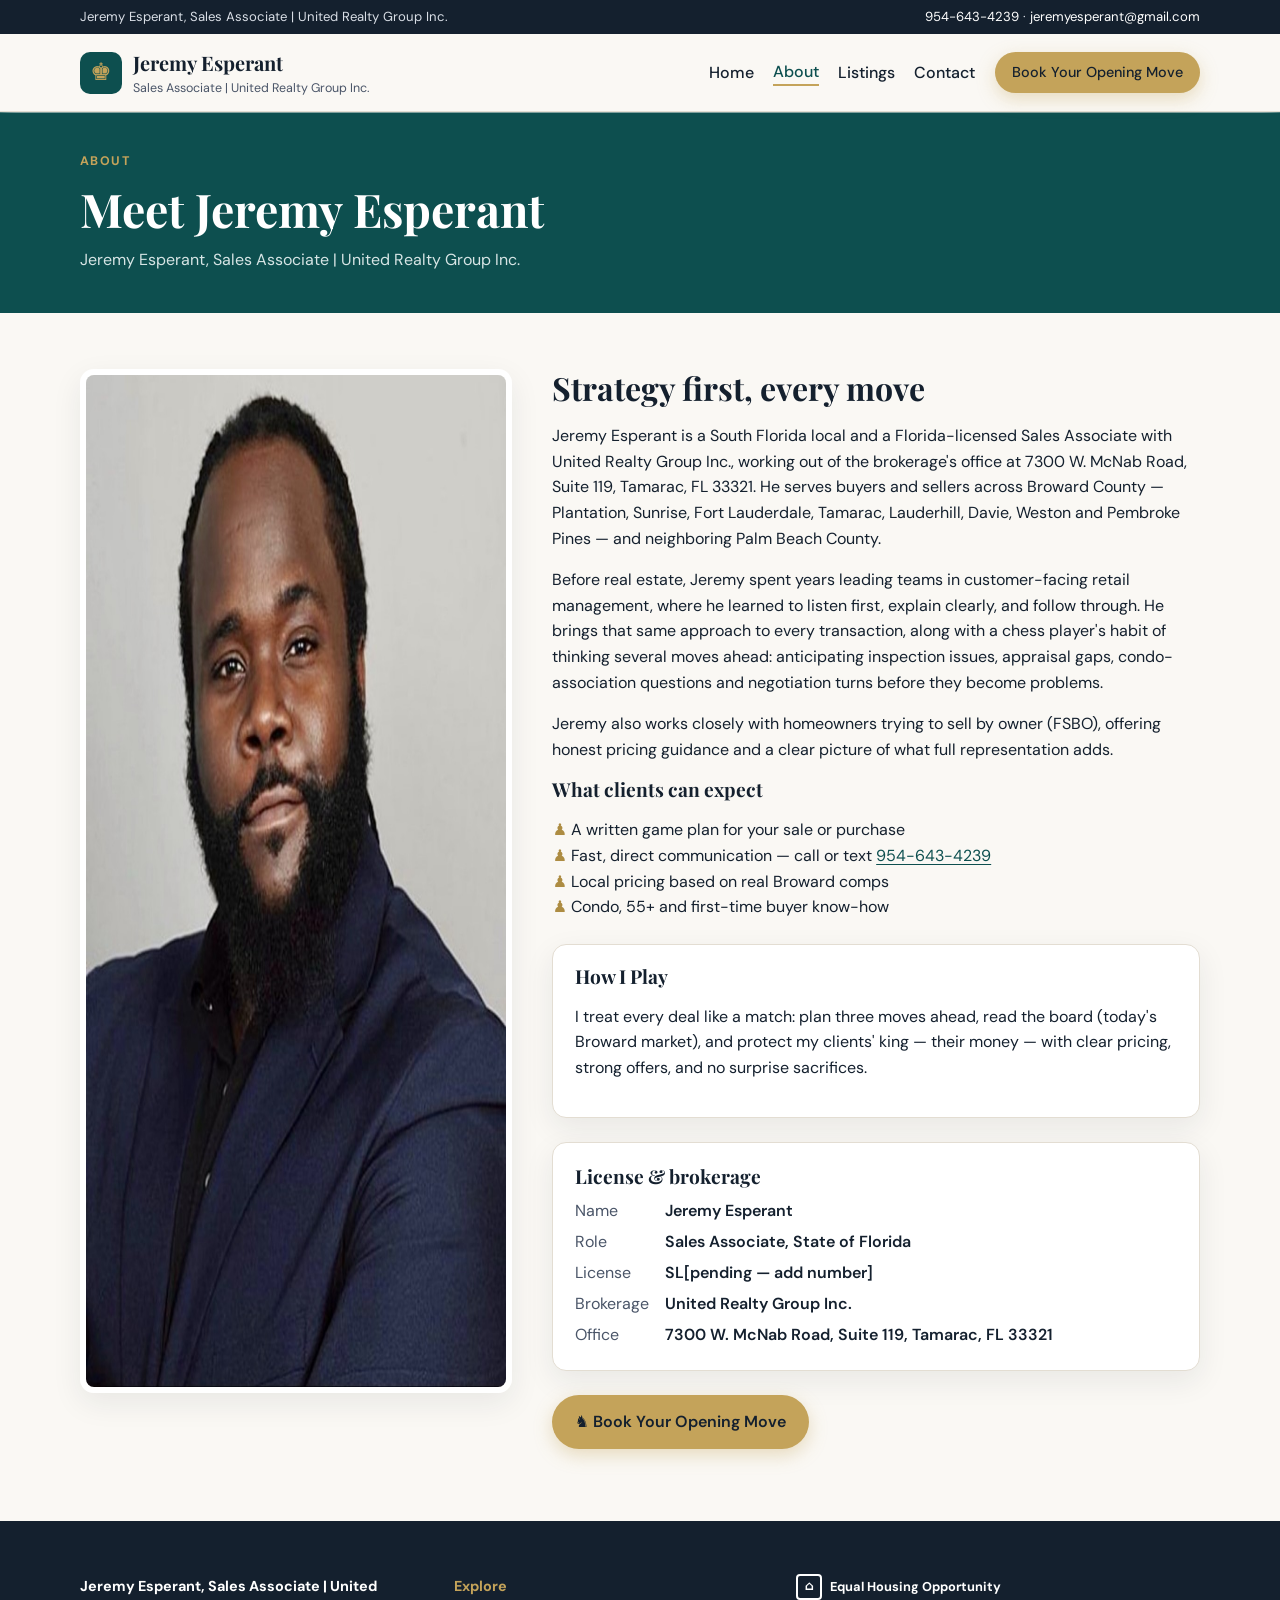
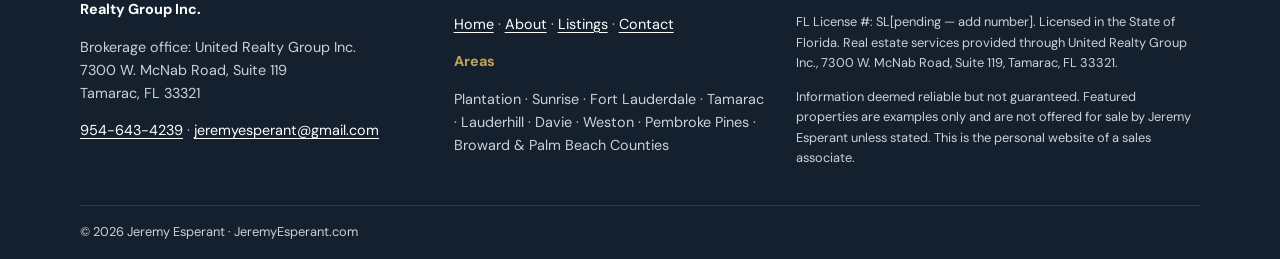
==== about.html @ 699fe595 "Initial site for JeremyEsperant.com" ====
<!DOCTYPE html>
<html lang="en">
<head>
<meta charset="UTF-8">
<meta name="viewport" content="width=device-width, initial-scale=1">
<title>About Jeremy Esperant | Sales Associate, United Realty Group Inc.</title>
<meta name="description" content="Meet Jeremy Esperant, Florida-licensed Sales Associate with United Realty Group Inc. serving Plantation, Sunrise, Fort Lauderdale and Broward County.">
<link rel="preconnect" href="https://fonts.googleapis.com">
<link rel="preconnect" href="https://fonts.gstatic.com" crossorigin>
<link href="https://fonts.googleapis.com/css2?family=DM+Sans:wght@400;500;600;700&family=Playfair+Display:wght@600;700&display=swap" rel="stylesheet">
<link rel="stylesheet" href="css/styles.css">
<script type="application/ld+json">
{"@context":"https://schema.org","@type":"RealEstateAgent","name":"Jeremy Esperant","jobTitle":"Sales Associate","url":"https://jeremyesperant.com/","image":"https://jeremyesperant.com/img/jeremy-esperant.jpg","telephone":"+1-954-643-4239","email":"jeremyesperant@gmail.com","worksFor":{"@type":"RealEstateOrganization","name":"United Realty Group Inc."},"address":{"@type":"PostalAddress","streetAddress":"7300 W. McNab Road, Suite 119","addressLocality":"Tamarac","addressRegion":"FL","postalCode":"33321","addressCountry":"US"},"areaServed":["Broward County, FL","Palm Beach County, FL","Plantation","Sunrise","Fort Lauderdale","Tamarac","Lauderhill","Davie","Weston","Pembroke Pines"]}
</script>
</head>
<body>
<div class="topbar"><div class="wrap topbar-inner"><span>Jeremy Esperant, Sales Associate | United Realty Group Inc.</span><span><a href="tel:+19546434239">954-643-4239</a> · <a href="mailto:jeremyesperant@gmail.com">jeremyesperant@gmail.com</a></span></div></div>
<header class="site-header">
  <div class="wrap header-inner">
    <a class="brand" href="index.html"><span class="brand-mark" aria-hidden="true">♚</span><span><span class="brand-name">Jeremy Esperant</span><span class="brand-sub">Sales Associate | United Realty Group Inc.</span></span></a>
    <button class="nav-toggle" aria-label="Open menu" aria-expanded="false">☰</button>
    <nav class="nav" aria-label="Primary"><a href="index.html">Home</a><a href="about.html" aria-current="page">About</a><a href="listings.html">Listings</a><a href="contact.html">Contact</a><a class="btn btn-gold btn-sm" href="contact.html#book">Book Your Opening Move</a></nav>
  </div>
</header>
<main>

<section class="page-hero"><div class="wrap"><p class="eyebrow">About</p><h1>Meet Jeremy Esperant</h1><p class="lead">Jeremy Esperant, Sales Associate | United Realty Group Inc.</p></div></section>
<section class="section">
  <div class="wrap grid-2 about-grid">
    <figure class="about-photo"><img src="img/jeremy-esperant.jpg" alt="Jeremy Esperant headshot" width="852" height="1024"></figure>
    <div>
      <h2>Strategy first, every move</h2>
      <p>Jeremy Esperant is a South Florida local and a Florida-licensed Sales Associate with United Realty Group Inc., working out of the brokerage's office at 7300 W. McNab Road, Suite 119, Tamarac, FL 33321. He serves buyers and sellers across Broward County — Plantation, Sunrise, Fort Lauderdale, Tamarac, Lauderhill, Davie, Weston and Pembroke Pines — and neighboring Palm Beach County.</p>
      <p>Before real estate, Jeremy spent years leading teams in customer-facing retail management, where he learned to listen first, explain clearly, and follow through. He brings that same approach to every transaction, along with a chess player's habit of thinking several moves ahead: anticipating inspection issues, appraisal gaps, condo-association questions and negotiation turns before they become problems.</p>
      <p>Jeremy also works closely with homeowners trying to sell by owner (FSBO), offering honest pricing guidance and a clear picture of what full representation adds.</p>
      <h3>What clients can expect</h3>
      <ul class="checks">
        <li>A written game plan for your sale or purchase</li>
        <li>Fast, direct communication — call or text <a href="tel:+19546434239">954-643-4239</a></li>
        <li>Local pricing based on real Broward comps</li>
        <li>Condo, 55+ and first-time buyer know-how</li>
      </ul>

      <div class="how-i-play card" style="margin:1.5rem 0;padding:1.25rem 1.4rem">
        <h3>How I Play</h3>
        <p>I treat every deal like a match: plan three moves ahead, read the board (today's Broward market), and protect my clients' king — their money — with clear pricing, strong offers, and no surprise sacrifices.</p>
      </div>
      <div class="card license-card">
        <h3>License &amp; brokerage</h3>
        <dl>
          <dt>Name</dt><dd>Jeremy Esperant</dd>
          <dt>Role</dt><dd>Sales Associate, State of Florida</dd>
          <dt>License</dt><dd>SL[pending — add number]</dd>
          <dt>Brokerage</dt><dd>United Realty Group Inc.</dd>
          <dt>Office</dt><dd>7300 W. McNab Road, Suite 119, Tamarac, FL 33321</dd>
        </dl>
      </div>
      <p><a class="btn btn-gold" href="contact.html#book">♞ Book Your Opening Move</a></p>
    </div>
  </div>
</section>
</main>
<footer class="site-footer">
  <div class="wrap footer-grid">
    <div>
      <p class="footer-name">Jeremy Esperant, Sales Associate | United Realty Group Inc.</p>
      <p>Brokerage office: United Realty Group Inc.<br>7300 W. McNab Road, Suite 119<br>Tamarac, FL 33321</p>
      <p><a href="tel:+19546434239">954-643-4239</a> · <a href="mailto:jeremyesperant@gmail.com">jeremyesperant@gmail.com</a></p>
    </div>
    <div>
      <p class="footer-head">Explore</p>
      <p><a href="index.html">Home</a> · <a href="about.html">About</a> · <a href="listings.html">Listings</a> · <a href="contact.html">Contact</a></p>
      <p class="footer-head">Areas</p>
      <p>Plantation · Sunrise · Fort Lauderdale · Tamarac · Lauderhill · Davie · Weston · Pembroke Pines · Broward &amp; Palm Beach Counties</p>
    </div>
    <div class="compliance">
      <p class="eho"><span class="eho-badge" aria-hidden="true">⌂</span> Equal Housing Opportunity</p>
      <p>FL License #: SL[pending — add number]. Licensed in the State of Florida. Real estate services provided through United Realty Group Inc., 7300 W. McNab Road, Suite 119, Tamarac, FL 33321.</p>
      <p>Information deemed reliable but not guaranteed. Featured properties are examples only and are not offered for sale by Jeremy Esperant unless stated. This is the personal website of a sales associate.</p>
    </div>
  </div>
  <div class="wrap footer-bottom">© <span id="yr">2026</span> Jeremy Esperant · JeremyEsperant.com</div>
</footer>
<script src="js/main.js"></script>
</body>
</html>
---- css/styles.css ----
:root{--ink:#14202e;--ink-soft:#4a5568;--paper:#faf8f4;--alt:#f1ede5;--accent:#0d4f4f;--accent-2:#0a3b3b;--gold:#c4a35a;--gold-2:#ad8c42;--line:#e3ddd2;--white:#fff;--r:14px;--shadow:0 10px 30px rgba(20,32,46,.08);--font:"DM Sans",system-ui,sans-serif;--serif:"Playfair Display",Georgia,serif}
*,*::before,*::after{box-sizing:border-box}
html{scroll-behavior:smooth}
body{margin:0;font-family:var(--font);color:var(--ink);background:var(--paper);line-height:1.6;-webkit-font-smoothing:antialiased}
img{max-width:100%;display:block}
a{color:var(--accent);text-underline-offset:3px}a:hover{color:var(--accent-2)}
h1,h2,h3{font-family:var(--serif);line-height:1.2;margin:0 0 .6rem}
h1{font-size:clamp(1.9rem,4vw,2.9rem)}h2{font-size:clamp(1.5rem,3vw,2rem)}h3{font-size:1.2rem}
.wrap{width:min(1120px,calc(100% - 2.5rem));margin-inline:auto}
.topbar{background:var(--ink);color:#d9dee6;font-size:.82rem}
.topbar a{color:#fff;text-decoration:none}
.topbar-inner{display:flex;justify-content:space-between;gap:1rem;flex-wrap:wrap;padding:.4rem 0}
.site-header{position:sticky;top:0;z-index:1000;background:rgba(250,248,244,.95);backdrop-filter:blur(10px);border-bottom:1px solid var(--line)}
.header-inner{display:flex;align-items:center;justify-content:space-between;gap:1rem;padding:.8rem 0}
.brand{display:flex;align-items:center;gap:.7rem;text-decoration:none;color:var(--ink)}
.brand-mark{display:grid;place-items:center;width:42px;height:42px;border-radius:10px;background:var(--accent);color:var(--gold);font-size:1.5rem}
.brand-name{display:block;font-family:var(--serif);font-weight:700;font-size:1.25rem}
.brand-sub{display:block;font-size:.78rem;color:var(--ink-soft)}
.nav{display:flex;align-items:center;gap:1.2rem}
.nav a{text-decoration:none;color:var(--ink);font-weight:500}
.nav a[aria-current=page]{color:var(--accent);border-bottom:2px solid var(--gold)}
.nav-toggle{display:none;background:none;border:1px solid var(--line);border-radius:8px;font-size:1.3rem;padding:.2rem .6rem;cursor:pointer}
.btn{display:inline-block;padding:.75rem 1.3rem;border-radius:999px;font-weight:600;text-decoration:none;border:2px solid transparent;cursor:pointer;font:inherit;font-weight:600;transition:.15s}
.btn-primary{background:var(--accent);color:#fff}.btn-primary:hover{background:var(--accent-2);color:#fff}
.btn-gold{background:var(--gold);color:var(--ink)!important;box-shadow:0 6px 18px rgba(196,163,90,.35)}.btn-gold:hover{background:var(--gold-2)}
.btn-ghost{border-color:var(--accent);color:var(--accent)}.btn-ghost:hover{background:var(--accent);color:#fff}
.btn-lg{font-size:1.1rem;padding:.95rem 1.7rem}.btn-sm{padding:.45rem .95rem;font-size:.9rem}
.hero{background:linear-gradient(135deg,rgba(13,79,79,.06),rgba(196,163,90,.10)),repeating-conic-gradient(#f0eadf 0 25%,transparent 0 50%) 0 0/56px 56px;padding:3.5rem 0}
.hero-grid{display:grid;grid-template-columns:1.35fr .9fr;gap:2.5rem;align-items:center}
.eyebrow{text-transform:uppercase;letter-spacing:.12em;font-size:.78rem;font-weight:700;color:var(--accent);margin:0 0 .6rem}
.slogan{font-family:var(--serif);font-size:1.45rem;color:var(--gold-2);margin:.4rem 0 0;font-weight:700}
.slogan-sub{font-size:1.1rem;color:var(--ink-soft);margin:.2rem 0 1.4rem;font-style:italic}
.hero-actions{display:flex;flex-wrap:wrap;gap:.8rem;margin-bottom:1.2rem}
.hero-contact{font-size:.9rem;color:var(--ink-soft)}
.hero-photo{margin:0}.hero-photo img,.about-photo img{border-radius:var(--r);box-shadow:var(--shadow);border:6px solid #fff}
.about-photo{margin:0}
.section{padding:3.5rem 0}.section-alt{background:var(--alt)}
.section-lead{color:var(--ink-soft);max-width:65ch}
.section-head{display:flex;justify-content:space-between;align-items:baseline;gap:1rem;flex-wrap:wrap}
.intro{max-width:780px}
.page-hero{background:var(--accent);color:#fff;padding:2.5rem 0}.page-hero .eyebrow{color:var(--gold)}.page-hero .lead{color:#d7e5e5;margin:0}.page-hero a{color:#fff}
.grid-2{display:grid;grid-template-columns:1fr 1fr;gap:2.5rem;align-items:start}
.about-grid{grid-template-columns:.8fr 1.2fr}
.cards-3,.cards-4{display:grid;gap:1.3rem}.cards-3{grid-template-columns:repeat(3,1fr)}.cards-4{grid-template-columns:repeat(4,1fr)}
.card{background:var(--white);border:1px solid var(--line);border-radius:var(--r);box-shadow:var(--shadow);padding:1.4rem}
.svc-icon{font-size:2rem;color:var(--accent)}
.listing{padding:0;overflow:hidden}.listing-body{padding:1.1rem 1.3rem}
.ph{height:170px;display:grid;place-items:center;color:#fff;font-size:.85rem;letter-spacing:.05em}
.ph1{background:linear-gradient(135deg,#0d4f4f,#3f8a85)}.ph2{background:linear-gradient(135deg,#7b6a3f,#c4a35a)}.ph3{background:linear-gradient(135deg,#14202e,#41566f)}
.tag{display:inline-block;background:var(--alt);border-radius:999px;padding:.1rem .6rem;font-size:.75rem;font-weight:600;margin:0 0 .4rem}
.price{font-weight:700;color:var(--accent)}.muted{color:var(--ink-soft)}.fine{font-size:.82rem;color:var(--ink-soft)}
.area-grid{list-style:none;padding:0;margin:1rem 0 2rem;display:flex;flex-wrap:wrap;gap:.6rem}
.area-grid li{background:#fff;border:1px solid var(--line);border-radius:999px;padding:.4rem 1rem;font-weight:500}
.map-card{background:#fff;border:1px solid var(--line);border-radius:var(--r);box-shadow:var(--shadow);overflow:hidden}
.service-map{height:440px;width:100%;background:#e8eef0}
.map-legend{display:flex;flex-wrap:wrap;gap:1rem 1.5rem;padding:.9rem 1.2rem;font-size:.88rem;align-items:center}
.sw{display:inline-block;width:14px;height:14px;border-radius:3px;margin-right:.4rem;vertical-align:-2px}
.sw-broward{background:rgba(13,79,79,.45);border:2px solid #0d4f4f}.sw-pb{background:rgba(196,163,90,.45);border:2px solid #ad8c42}.sw-pin{background:#c0392b;border-radius:50%}
.map-fallback{padding:1rem}
.form{display:grid;gap:.85rem}.form label{display:grid;gap:.3rem;font-weight:600;font-size:.9rem}
.form input,.form select,.form textarea{font:inherit;padding:.65rem .8rem;border:1px solid var(--line);border-radius:10px;background:#fdfcfa}
.form-row{display:grid;grid-template-columns:1fr 1fr;gap:.85rem}
.form-agent{margin:0;font-size:.85rem;font-weight:600;color:var(--accent)}
.cta-card{background:var(--ink);color:#fff;margin-bottom:1.3rem}.cta-card .muted,.cta-card a:not(.btn){color:#d0d7e0}
.contact-details p{margin:.4rem 0}
.license-card dl{display:grid;grid-template-columns:auto 1fr;gap:.35rem 1rem;margin:0}.license-card dt{color:var(--ink-soft)}.license-card dd{margin:0;font-weight:600}.license-card{margin:1.5rem 0}
.checks{padding-left:1.2rem}.checks li::marker{content:"♟ ";color:var(--gold-2)}
.notice{background:#fff7e3;border:1px solid #ecd9a6;border-radius:10px;padding:.8rem 1rem;margin-bottom:1.2rem}
.filters{display:flex;flex-wrap:wrap;gap:.5rem;margin-bottom:1.3rem}
.chip{font:inherit;border:1px solid var(--line);background:#fff;border-radius:999px;padding:.35rem .9rem;cursor:pointer}.chip.is-active{background:var(--accent);color:#fff;border-color:var(--accent)}
.idx-placeholder{border:2px dashed var(--line);border-radius:var(--r);padding:2rem;text-align:center;color:var(--ink-soft);background:#fff}
.site-footer{background:var(--ink);color:#c9d1dc;padding:2.5rem 0 1rem;font-size:.9rem}
.site-footer a{color:#fff}.footer-grid{display:grid;grid-template-columns:1.1fr 1fr 1.3fr;gap:2rem}
.footer-name{color:#fff;font-weight:700}.footer-head{color:var(--gold);font-weight:700;margin-bottom:.2rem}
.eho{font-weight:700;color:#fff}.eho-badge{display:inline-grid;place-items:center;width:26px;height:26px;border:2px solid #fff;border-radius:4px;margin-right:.3rem}
.compliance p{font-size:.8rem}
.footer-bottom{border-top:1px solid #2b3a4d;margin-top:1.5rem;padding-top:1rem;font-size:.8rem}
@media (max-width:900px){.hero-grid,.grid-2,.about-grid,.footer-grid{grid-template-columns:1fr}.cards-3{grid-template-columns:1fr 1fr}.cards-4{grid-template-columns:1fr 1fr}.hero-photo{max-width:340px}}
@media (max-width:760px){.nav-toggle{display:block}.nav{display:none;position:absolute;top:100%;left:0;right:0;flex-direction:column;align-items:flex-start;background:var(--paper);padding:1rem 1.25rem;border-bottom:1px solid var(--line)}.nav.open{display:flex}.site-header{position:sticky}.header-inner{position:relative}}
@media (max-width:560px){.cards-3,.cards-4,.form-row{grid-template-columns:1fr}.service-map{height:340px}.topbar-inner{justify-content:center;text-align:center}}
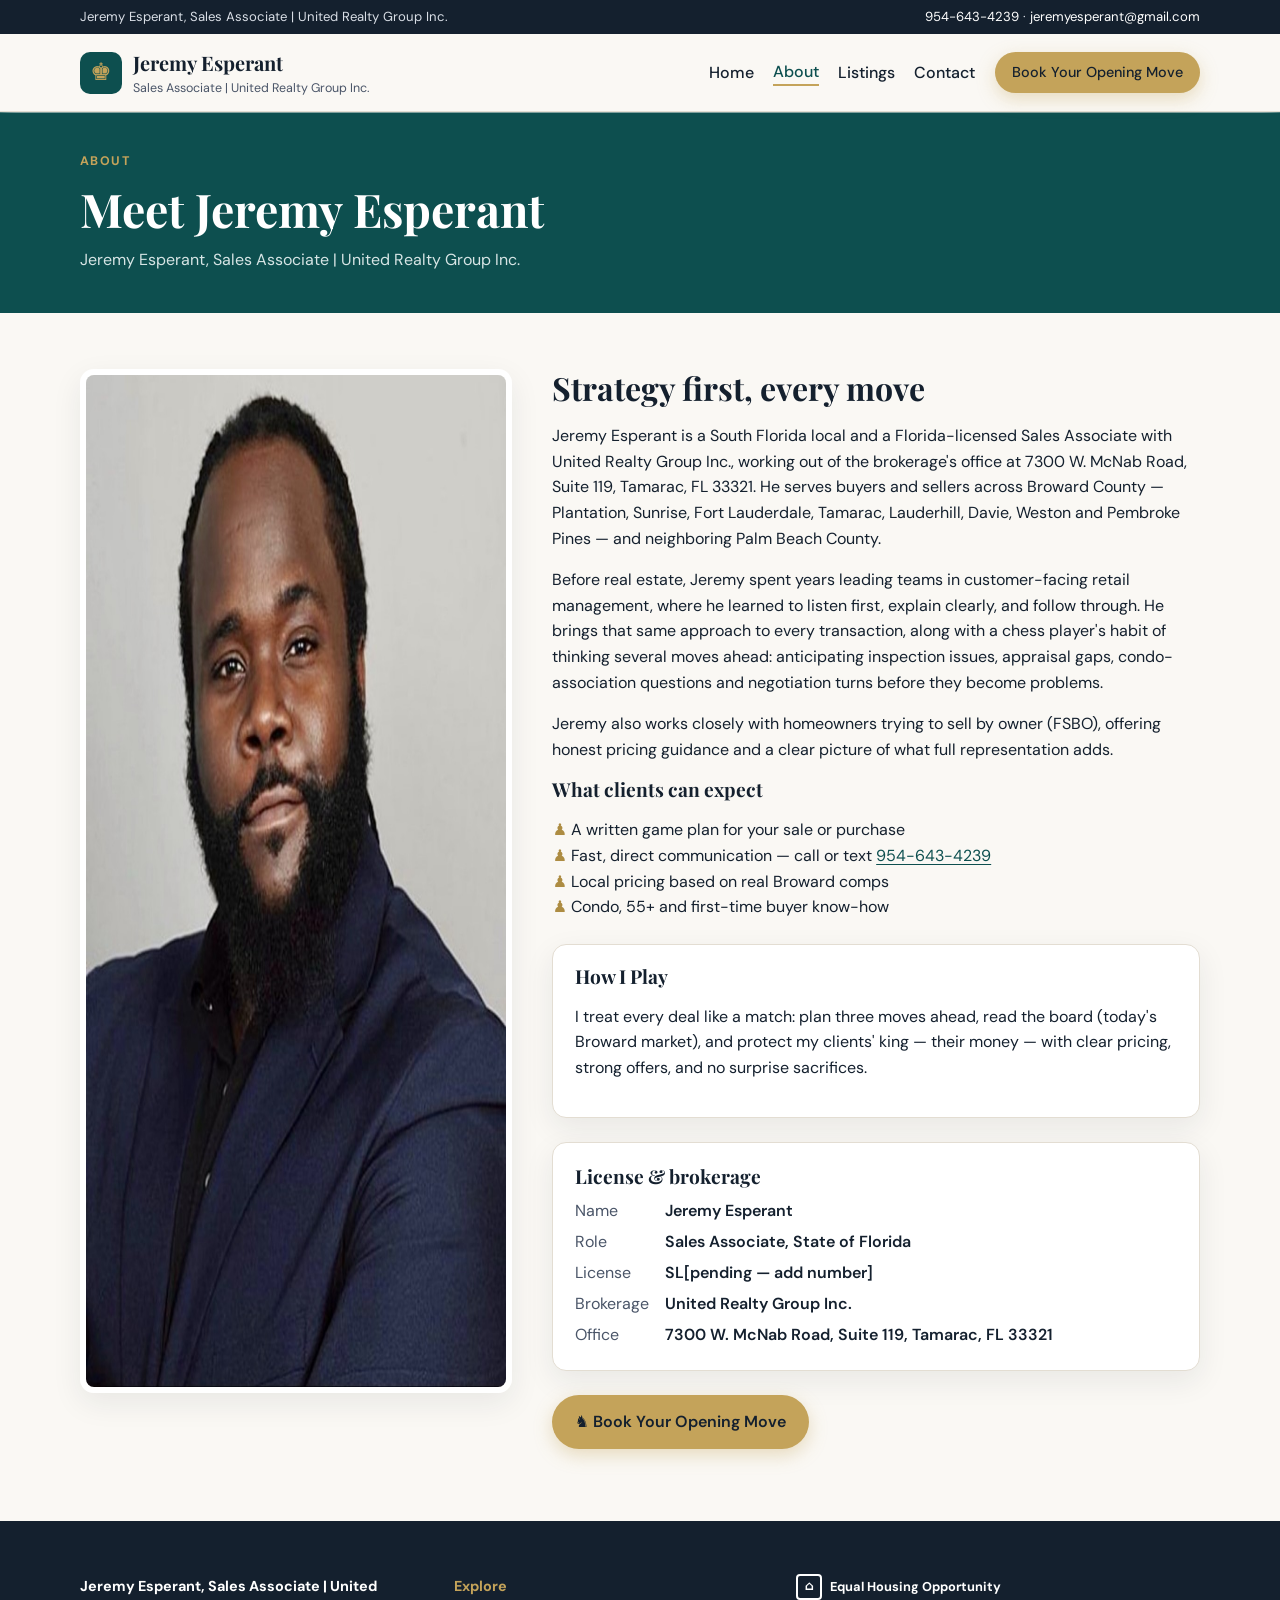
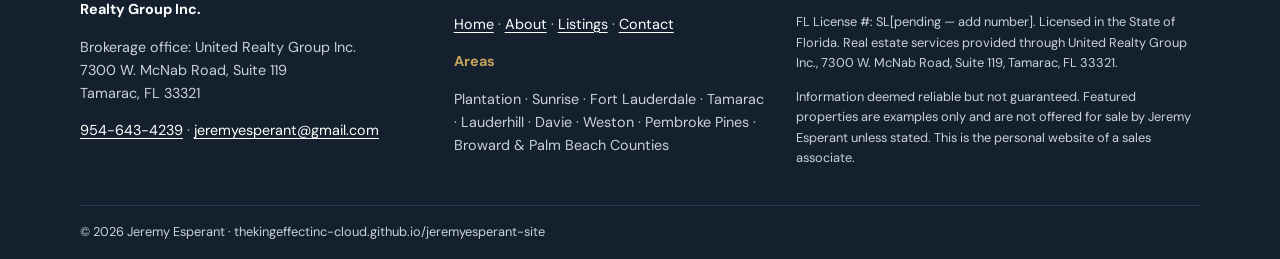
==== commit c944fc17: "Use free GitHub Pages project URL; remove custom domain CNAME" ====
--- a/about.html
+++ b/about.html
@@ -10,7 +10,7 @@
 <link href="https://fonts.googleapis.com/css2?family=DM+Sans:wght@400;500;600;700&family=Playfair+Display:wght@600;700&display=swap" rel="stylesheet">
 <link rel="stylesheet" href="css/styles.css">
 <script type="application/ld+json">
-{"@context":"https://schema.org","@type":"RealEstateAgent","name":"Jeremy Esperant","jobTitle":"Sales Associate","url":"https://jeremyesperant.com/","image":"https://jeremyesperant.com/img/jeremy-esperant.jpg","telephone":"+1-954-643-4239","email":"jeremyesperant@gmail.com","worksFor":{"@type":"RealEstateOrganization","name":"United Realty Group Inc."},"address":{"@type":"PostalAddress","streetAddress":"7300 W. McNab Road, Suite 119","addressLocality":"Tamarac","addressRegion":"FL","postalCode":"33321","addressCountry":"US"},"areaServed":["Broward County, FL","Palm Beach County, FL","Plantation","Sunrise","Fort Lauderdale","Tamarac","Lauderhill","Davie","Weston","Pembroke Pines"]}
+{"@context":"https://schema.org","@type":"RealEstateAgent","name":"Jeremy Esperant","jobTitle":"Sales Associate","url":"https://thekingeffectinc-cloud.github.io/jeremyesperant-site/","image":"https://thekingeffectinc-cloud.github.io/jeremyesperant-site/img/jeremy-esperant.jpg","telephone":"+1-954-643-4239","email":"jeremyesperant@gmail.com","worksFor":{"@type":"RealEstateOrganization","name":"United Realty Group Inc."},"address":{"@type":"PostalAddress","streetAddress":"7300 W. McNab Road, Suite 119","addressLocality":"Tamarac","addressRegion":"FL","postalCode":"33321","addressCountry":"US"},"areaServed":["Broward County, FL","Palm Beach County, FL","Plantation","Sunrise","Fort Lauderdale","Tamarac","Lauderhill","Davie","Weston","Pembroke Pines"]}
 </script>
 </head>
 <body>
@@ -79,7 +79,7 @@
       <p>Information deemed reliable but not guaranteed. Featured properties are examples only and are not offered for sale by Jeremy Esperant unless stated. This is the personal website of a sales associate.</p>
     </div>
   </div>
-  <div class="wrap footer-bottom">© <span id="yr">2026</span> Jeremy Esperant · JeremyEsperant.com</div>
+  <div class="wrap footer-bottom">© <span id="yr">2026</span> Jeremy Esperant · thekingeffectinc-cloud.github.io/jeremyesperant-site</div>
 </footer>
 <script src="js/main.js"></script>
 </body>
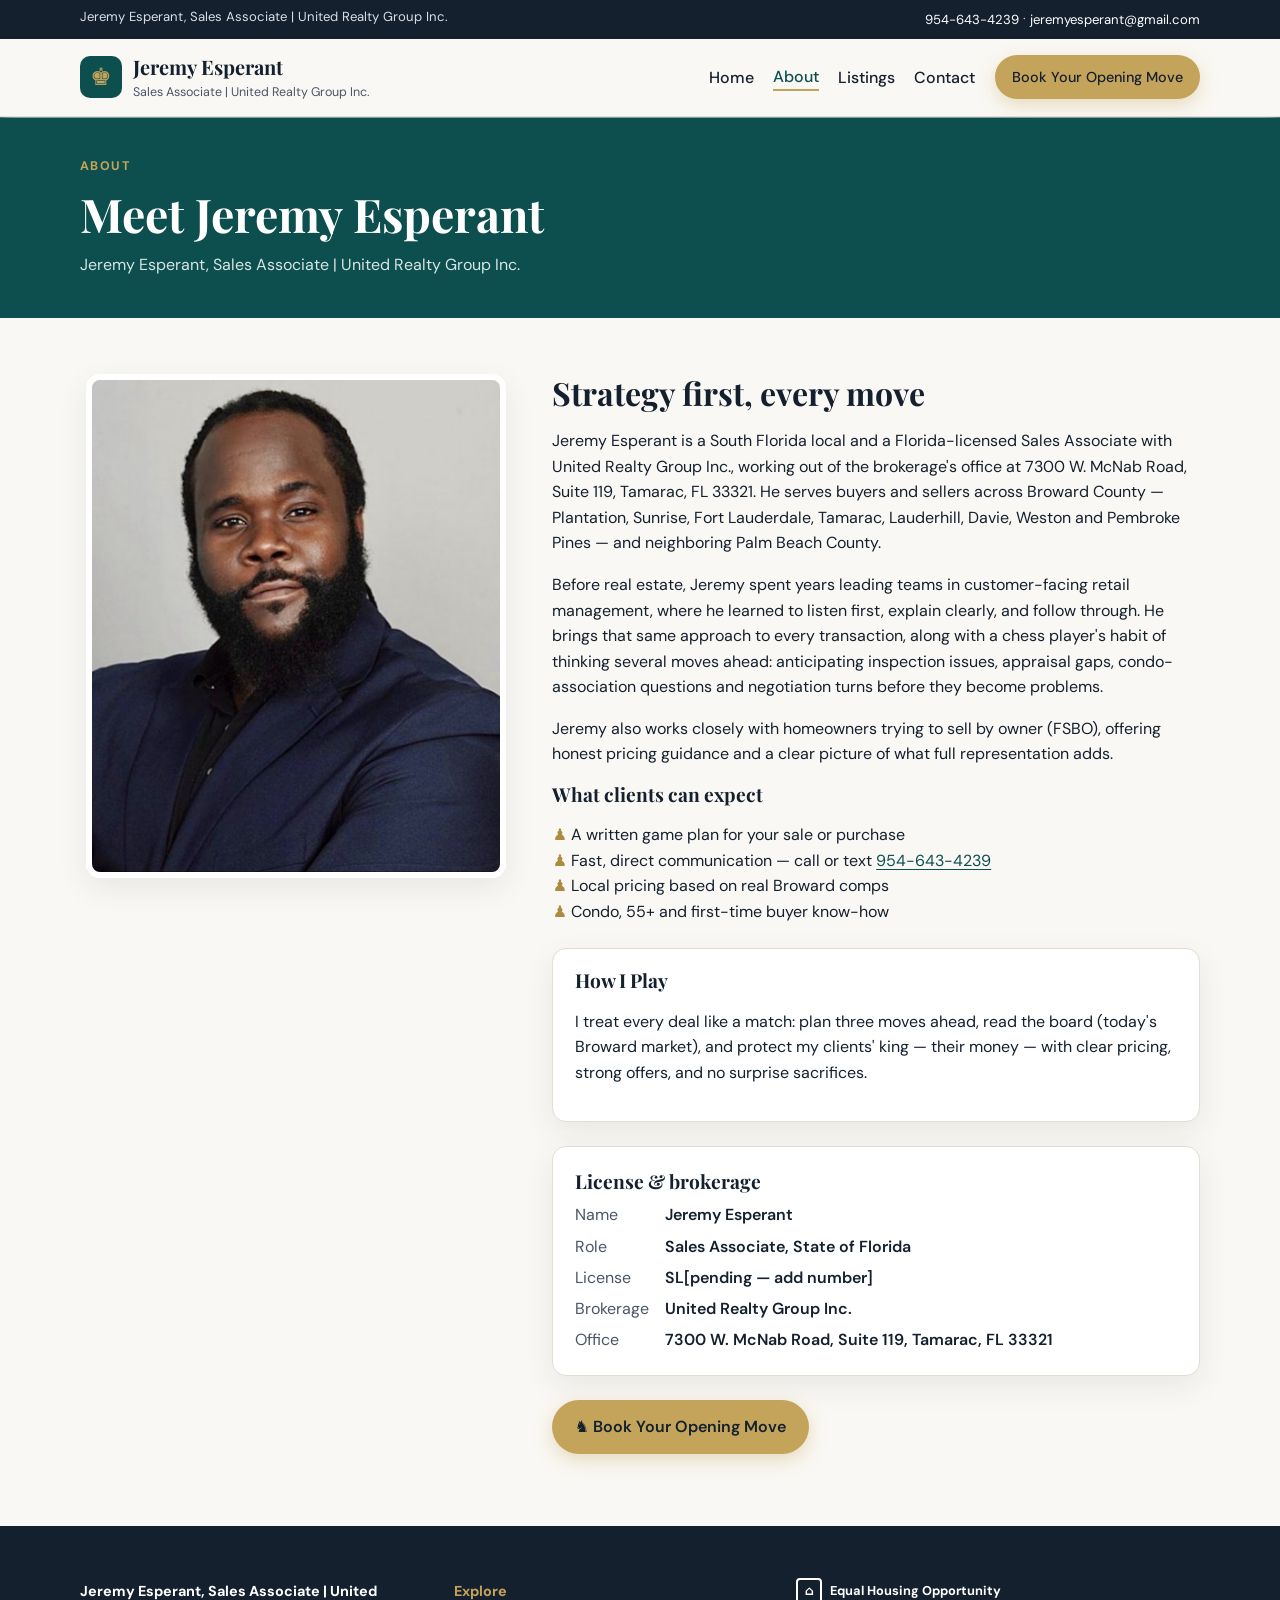
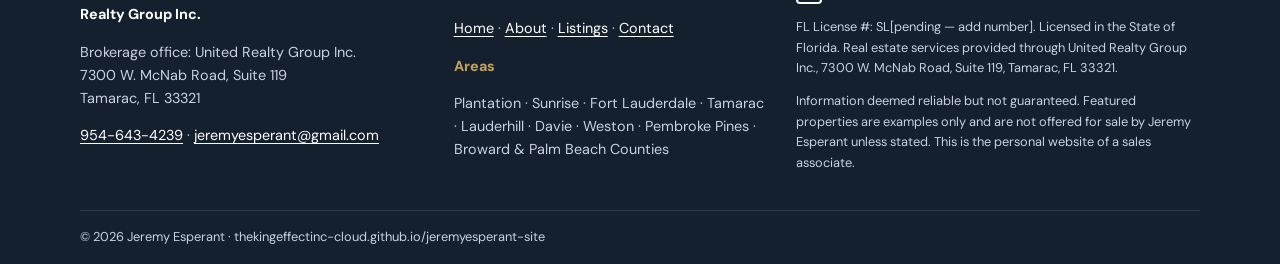
==== commit 1c0d163d: "Fix hero photo aspect ratio so it is not stretched Lock the headshot to its native 900×1082 ratio wi" ====
--- a/about.html
+++ b/about.html
@@ -27,7 +27,7 @@
 <section class="page-hero"><div class="wrap"><p class="eyebrow">About</p><h1>Meet Jeremy Esperant</h1><p class="lead">Jeremy Esperant, Sales Associate | United Realty Group Inc.</p></div></section>
 <section class="section">
   <div class="wrap grid-2 about-grid">
-    <figure class="about-photo"><img src="img/jeremy-esperant.jpg" alt="Jeremy Esperant headshot" width="852" height="1024"></figure>
+    <figure class="about-photo"><img src="img/jeremy-esperant.jpg" alt="Jeremy Esperant headshot" width="900" height="1082"></figure>
     <div>
       <h2>Strategy first, every move</h2>
       <p>Jeremy Esperant is a South Florida local and a Florida-licensed Sales Associate with United Realty Group Inc., working out of the brokerage's office at 7300 W. McNab Road, Suite 119, Tamarac, FL 33321. He serves buyers and sellers across Broward County — Plantation, Sunrise, Fort Lauderdale, Tamarac, Lauderhill, Davie, Weston and Pembroke Pines — and neighboring Palm Beach County.</p>
--- a/css/styles.css
+++ b/css/styles.css
@@ -1,12 +1,13 @@
 :root{--ink:#14202e;--ink-soft:#4a5568;--paper:#faf8f4;--alt:#f1ede5;--accent:#0d4f4f;--accent-2:#0a3b3b;--gold:#c4a35a;--gold-2:#ad8c42;--line:#e3ddd2;--white:#fff;--r:14px;--shadow:0 10px 30px rgba(20,32,46,.08);--font:"DM Sans",system-ui,sans-serif;--serif:"Playfair Display",Georgia,serif}
 *,*::before,*::after{box-sizing:border-box}
-html{scroll-behavior:smooth}
-body{margin:0;font-family:var(--font);color:var(--ink);background:var(--paper);line-height:1.6;-webkit-font-smoothing:antialiased}
-img{max-width:100%;display:block}
+html{scroll-behavior:smooth;overflow-x:hidden}
+body{margin:0;font-family:var(--font);color:var(--ink);background:var(--paper);line-height:1.6;font-size:16px;-webkit-font-smoothing:antialiased;overflow-x:hidden}
+img,video,iframe,svg{max-width:100%;height:auto;display:block}
+main,section,.hero,.page-hero,.site-footer,.topbar{min-width:0}
 a{color:var(--accent);text-underline-offset:3px}a:hover{color:var(--accent-2)}
 h1,h2,h3{font-family:var(--serif);line-height:1.2;margin:0 0 .6rem}
 h1{font-size:clamp(1.9rem,4vw,2.9rem)}h2{font-size:clamp(1.5rem,3vw,2rem)}h3{font-size:1.2rem}
-.wrap{width:min(1120px,calc(100% - 2.5rem));margin-inline:auto}
+.wrap{width:min(1120px,calc(100% - 2.5rem));margin-inline:auto;max-width:100%}
 .topbar{background:var(--ink);color:#d9dee6;font-size:.82rem}
 .topbar a{color:#fff;text-decoration:none}
 .topbar-inner{display:flex;justify-content:space-between;gap:1rem;flex-wrap:wrap;padding:.4rem 0}
@@ -19,21 +20,24 @@
 .nav{display:flex;align-items:center;gap:1.2rem}
 .nav a{text-decoration:none;color:var(--ink);font-weight:500}
 .nav a[aria-current=page]{color:var(--accent);border-bottom:2px solid var(--gold)}
-.nav-toggle{display:none;background:none;border:1px solid var(--line);border-radius:8px;font-size:1.3rem;padding:.2rem .6rem;cursor:pointer}
-.btn{display:inline-block;padding:.75rem 1.3rem;border-radius:999px;font-weight:600;text-decoration:none;border:2px solid transparent;cursor:pointer;font:inherit;font-weight:600;transition:.15s}
+.nav-toggle{display:none;background:none;border:1px solid var(--line);border-radius:8px;font-size:1.35rem;min-width:44px;min-height:44px;padding:.35rem .7rem;cursor:pointer;line-height:1}
+.btn{display:inline-flex;align-items:center;justify-content:center;gap:.4rem;padding:.75rem 1.3rem;min-height:44px;border-radius:999px;font-weight:600;text-decoration:none;border:2px solid transparent;cursor:pointer;font:inherit;font-weight:600;transition:.15s;text-align:center}
 .btn-primary{background:var(--accent);color:#fff}.btn-primary:hover{background:var(--accent-2);color:#fff}
 .btn-gold{background:var(--gold);color:var(--ink)!important;box-shadow:0 6px 18px rgba(196,163,90,.35)}.btn-gold:hover{background:var(--gold-2)}
 .btn-ghost{border-color:var(--accent);color:var(--accent)}.btn-ghost:hover{background:var(--accent);color:#fff}
 .btn-lg{font-size:1.1rem;padding:.95rem 1.7rem}.btn-sm{padding:.45rem .95rem;font-size:.9rem}
-.hero{background:linear-gradient(135deg,rgba(13,79,79,.06),rgba(196,163,90,.10)),repeating-conic-gradient(#f0eadf 0 25%,transparent 0 50%) 0 0/56px 56px;padding:3.5rem 0}
+.hero{background:linear-gradient(135deg,rgba(13,79,79,.06),rgba(196,163,90,.10)),repeating-conic-gradient(#5C4033 0 25%,#D2B48C 0 50%) 0 0/96px 96px;padding:3.5rem 0}
 .hero-grid{display:grid;grid-template-columns:1.35fr .9fr;gap:2.5rem;align-items:center}
 .eyebrow{text-transform:uppercase;letter-spacing:.12em;font-size:.78rem;font-weight:700;color:var(--accent);margin:0 0 .6rem}
 .slogan{font-family:var(--serif);font-size:1.45rem;color:var(--gold-2);margin:.4rem 0 0;font-weight:700}
 .slogan-sub{font-size:1.1rem;color:var(--ink-soft);margin:.2rem 0 1.4rem;font-style:italic}
 .hero-actions{display:flex;flex-wrap:wrap;gap:.8rem;margin-bottom:1.2rem}
 .hero-contact{font-size:.9rem;color:var(--ink-soft)}
-.hero-photo{margin:0}.hero-photo img,.about-photo img{border-radius:var(--r);box-shadow:var(--shadow);border:6px solid #fff}
-.about-photo{margin:0}
+.hero-photo,.about-photo{margin:0;width:100%;max-width:420px;justify-self:center}
+.hero-photo img,.about-photo img{width:100%;height:auto;aspect-ratio:900 / 1082;object-fit:cover;object-position:center 18%;display:block;border-radius:var(--r);box-shadow:var(--shadow);border:6px solid #fff}
+.hero-grid > div:first-child{position:relative;z-index:1;padding:1.15rem 1.2rem;border-radius:var(--r);background:rgba(250,248,244,.92);backdrop-filter:blur(4px);box-shadow:0 8px 28px rgba(20,32,46,.08)}
+.topbar a{display:inline-block;padding:.15rem 0;min-height:auto}
+
 .section{padding:3.5rem 0}.section-alt{background:var(--alt)}
 .section-lead{color:var(--ink-soft);max-width:65ch}
 .section-head{display:flex;justify-content:space-between;align-items:baseline;gap:1rem;flex-wrap:wrap}
@@ -58,7 +62,8 @@
 .sw-broward{background:rgba(13,79,79,.45);border:2px solid #0d4f4f}.sw-pb{background:rgba(196,163,90,.45);border:2px solid #ad8c42}.sw-pin{background:#c0392b;border-radius:50%}
 .map-fallback{padding:1rem}
 .form{display:grid;gap:.85rem}.form label{display:grid;gap:.3rem;font-weight:600;font-size:.9rem}
-.form input,.form select,.form textarea{font:inherit;padding:.65rem .8rem;border:1px solid var(--line);border-radius:10px;background:#fdfcfa}
+.form input,.form select,.form textarea{font:inherit;font-size:16px;padding:.75rem .85rem;min-height:44px;border:1px solid var(--line);border-radius:10px;background:#fdfcfa;width:100%;max-width:100%}
+.form textarea{min-height:120px;resize:vertical}
 .form-row{display:grid;grid-template-columns:1fr 1fr;gap:.85rem}
 .form-agent{margin:0;font-size:.85rem;font-weight:600;color:var(--accent)}
 .cta-card{background:var(--ink);color:#fff;margin-bottom:1.3rem}.cta-card .muted,.cta-card a:not(.btn){color:#d0d7e0}
@@ -67,7 +72,7 @@
 .checks{padding-left:1.2rem}.checks li::marker{content:"♟ ";color:var(--gold-2)}
 .notice{background:#fff7e3;border:1px solid #ecd9a6;border-radius:10px;padding:.8rem 1rem;margin-bottom:1.2rem}
 .filters{display:flex;flex-wrap:wrap;gap:.5rem;margin-bottom:1.3rem}
-.chip{font:inherit;border:1px solid var(--line);background:#fff;border-radius:999px;padding:.35rem .9rem;cursor:pointer}.chip.is-active{background:var(--accent);color:#fff;border-color:var(--accent)}
+.chip{font:inherit;border:1px solid var(--line);background:#fff;border-radius:999px;padding:.55rem 1rem;min-height:44px;cursor:pointer}.chip.is-active{background:var(--accent);color:#fff;border-color:var(--accent)}
 .idx-placeholder{border:2px dashed var(--line);border-radius:var(--r);padding:2rem;text-align:center;color:var(--ink-soft);background:#fff}
 .site-footer{background:var(--ink);color:#c9d1dc;padding:2.5rem 0 1rem;font-size:.9rem}
 .site-footer a{color:#fff}.footer-grid{display:grid;grid-template-columns:1.1fr 1fr 1.3fr;gap:2rem}
@@ -75,6 +80,57 @@
 .eho{font-weight:700;color:#fff}.eho-badge{display:inline-grid;place-items:center;width:26px;height:26px;border:2px solid #fff;border-radius:4px;margin-right:.3rem}
 .compliance p{font-size:.8rem}
 .footer-bottom{border-top:1px solid #2b3a4d;margin-top:1.5rem;padding-top:1rem;font-size:.8rem}
-@media (max-width:900px){.hero-grid,.grid-2,.about-grid,.footer-grid{grid-template-columns:1fr}.cards-3{grid-template-columns:1fr 1fr}.cards-4{grid-template-columns:1fr 1fr}.hero-photo{max-width:340px}}
-@media (max-width:760px){.nav-toggle{display:block}.nav{display:none;position:absolute;top:100%;left:0;right:0;flex-direction:column;align-items:flex-start;background:var(--paper);padding:1rem 1.25rem;border-bottom:1px solid var(--line)}.nav.open{display:flex}.site-header{position:sticky}.header-inner{position:relative}}
-@media (max-width:560px){.cards-3,.cards-4,.form-row{grid-template-columns:1fr}.service-map{height:340px}.topbar-inner{justify-content:center;text-align:center}}
+@media (max-width:900px){
+.hero-grid,.grid-2,.about-grid,.footer-grid{grid-template-columns:1fr}
+.cards-3,.cards-4{grid-template-columns:1fr 1fr}
+.hero-photo,.about-photo{max-width:360px;margin-inline:auto}
+.wrap{width:min(1120px,calc(100% - 2rem))}
+.section{padding:2.75rem 0}
+.hero{padding:2.75rem 0}
+}
+@media (max-width:760px){
+.nav-toggle{display:inline-flex;align-items:center;justify-content:center}
+.nav{display:none;position:absolute;top:100%;left:0;right:0;flex-direction:column;align-items:stretch;gap:.35rem;background:var(--paper);padding:.85rem 1.25rem 1.1rem;border-bottom:1px solid var(--line);box-shadow:0 12px 24px rgba(20,32,46,.08)}
+.nav.open{display:flex}
+.nav a{display:flex;align-items:center;min-height:44px;padding:.55rem .2rem;width:100%}
+.nav .btn{width:100%;justify-content:center;margin-top:.35rem}
+.site-header{position:sticky}
+.header-inner{position:relative;flex-wrap:nowrap}
+.brand{min-width:0;flex:1}
+.brand-sub{white-space:normal}
+.hero-actions .btn{flex:1 1 100%;width:100%}
+.page-hero{padding:2rem 0}
+.license-card dl{grid-template-columns:1fr}
+}
+@media (max-width:560px){
+.cards-3,.cards-4,.form-row{grid-template-columns:1fr}
+.service-map{height:280px}
+.topbar{font-size:.78rem}
+.topbar-inner{justify-content:center;text-align:center;flex-direction:column;gap:.25rem;padding:.55rem 0}
+.topbar a{min-height:36px;display:inline-flex;align-items:center}
+.wrap{width:calc(100% - 1.5rem)}
+.hero{padding:1.6rem 0;background-image:
+  linear-gradient(135deg,rgba(250,248,244,.55),rgba(250,248,244,.4)),
+  linear-gradient(135deg,rgba(13,79,79,.08),rgba(196,163,90,.12)),
+  repeating-conic-gradient(#5C4033 0 25%,#D2B48C 0 50%);
+  background-size:auto,auto,72px 72px;
+  background-position:0 0,0 0,0 0}
+.hero-grid > div:first-child{padding:1rem 1rem}
+.section{padding:2.25rem 0}
+.slogan{font-size:1.25rem}
+.slogan-sub{font-size:1rem}
+.brand-name{font-size:1.1rem}
+.brand-sub{font-size:.72rem;line-height:1.3}
+.brand-mark{width:38px;height:38px;font-size:1.3rem;flex-shrink:0}
+.hero-photo img,.about-photo img{border-width:4px}
+.footer-bottom{overflow-wrap:anywhere;word-break:break-word}
+.area-grid li{font-size:.92rem}
+.btn-lg{width:100%}
+.map-card,.service-map{max-width:100%}
+}
+@media (max-width:400px){
+.wrap{width:calc(100% - 1.25rem)}
+h1{font-size:clamp(1.65rem,8vw,2.2rem)}
+.hero-contact{font-size:.85rem}
+.ph{height:140px}
+}
